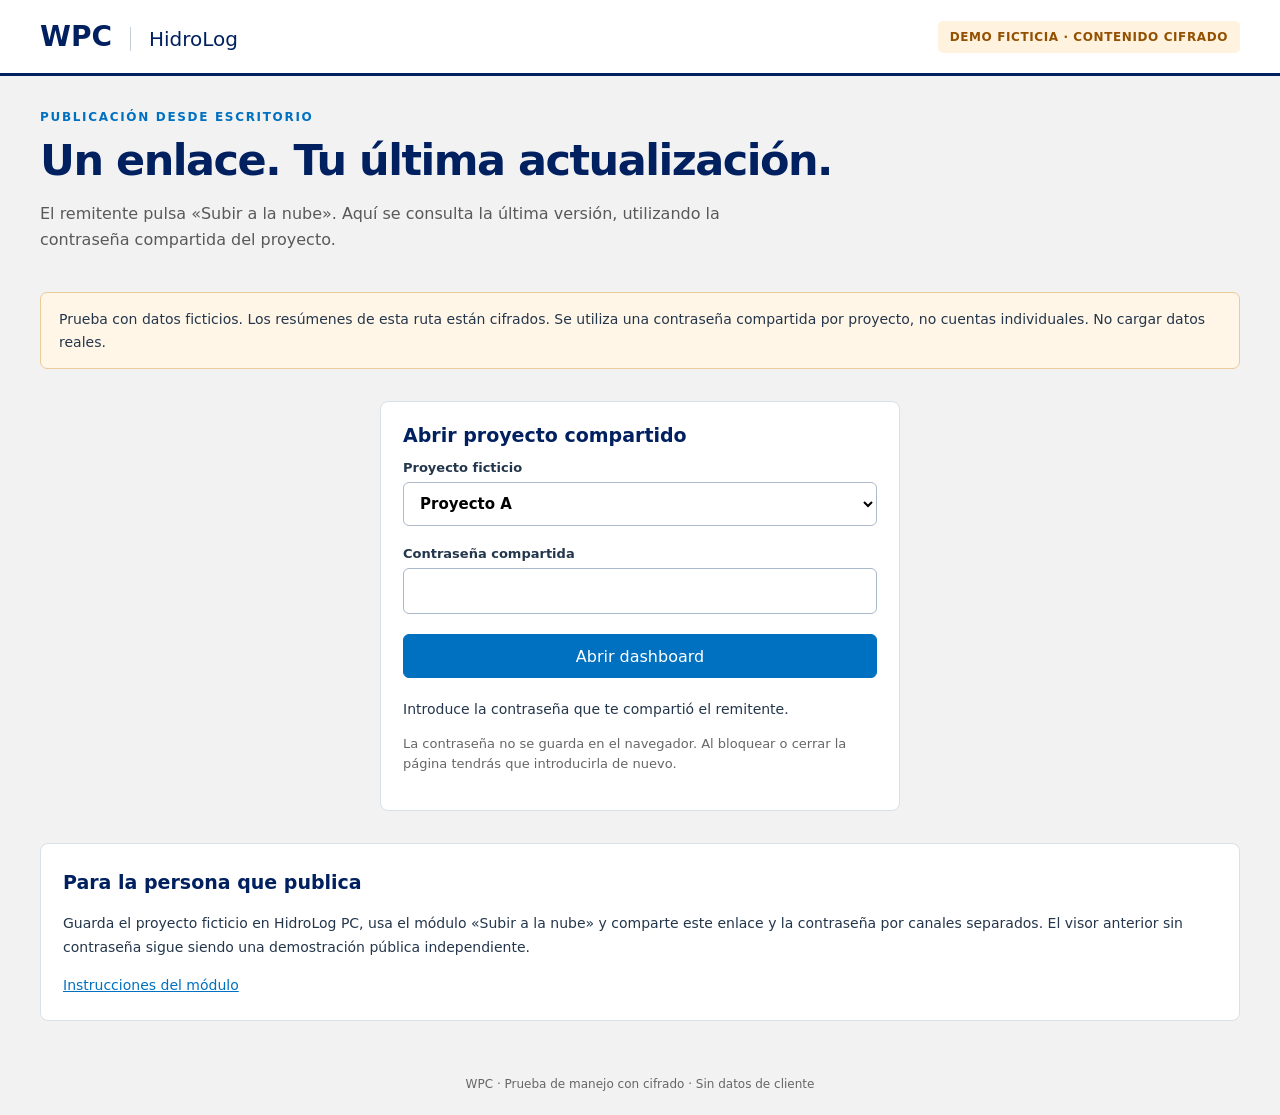
==== 00 Code/visor/protegido/index.html @ 3981cf6f "Agregar modulo Subir a la nube y visor cifrado actualizable" ====
<!doctype html><html lang="es"><head><meta charset="utf-8"><meta name="viewport" content="width=device-width,initial-scale=1"><meta name="robots" content="noindex"><title>HidroLog · Visor compartido protegido</title><link rel="stylesheet" href="../app.css"><link rel="stylesheet" href="protected.css"></head><body>
<header><div class="brand">WPC<span>HidroLog</span></div><div class="environment">DEMO FICTICIA · CONTENIDO CIFRADO</div></header>
<main><section class="intro"><div><p class="eyebrow">PUBLICACIÓN DESDE ESCRITORIO</p><h1>Un enlace. Tu última actualización.</h1><p>El remitente pulsa «Subir a la nube». Aquí se consulta la última versión, utilizando la contraseña compartida del proyecto.</p></div><button id="lock" class="secondary" type="button" hidden>Bloquear visor</button></section>
<aside class="notice">Prueba con datos ficticios. Los resúmenes de esta ruta están cifrados. Se utiliza una contraseña compartida por proyecto, no cuentas individuales. No cargar datos reales.</aside>
<section id="gate" class="card gate"><h2>Abrir proyecto compartido</h2><form id="login"><label>Proyecto ficticio<select id="client"><option value="a">Proyecto A</option><option value="b">Proyecto B</option></select></label><label>Contraseña compartida<input id="password" type="password" autocomplete="off" required maxlength="256"></label><button id="unlock" type="submit">Abrir dashboard</button><p id="login-status" role="status" aria-live="polite">Introduce la contraseña que te compartió el remitente.</p></form><p class="muted">La contraseña no se guarda en el navegador. Al bloquear o cerrar la página tendrás que introducirla de nuevo.</p></section>
<section id="viewer" hidden><div class="toolbar"><h2 id="project-label">Proyecto</h2><button id="refresh" type="button">Actualizar ahora</button><label class="check"><input id="auto" type="checkbox" checked>Consultar cada 30 s</label></div><p id="status" role="status" aria-live="polite"></p><div class="metrics"><article><span>Metros logueados</span><strong id="meters">—</strong><small>No equivale a metros perforados</small></article><article><span>Corridas</span><strong id="runs">—</strong><small>Registros incluidos en el último envío</small></article><article><span>Recuperación</span><strong id="recovery">—</strong><small>Recuperado / logueado</small></article><article><span>Sondajes</span><strong id="holes">—</strong><small>Proyecto de prueba</small></article></div><section class="card"><h2>Lo último recibido</h2><dl><dt>Publicación del remitente</dt><dd id="published">—</dd><dt>Lectura de este navegador</dt><dd id="read">—</dd></dl><div class="tablewrap"><table><thead><tr><th>Sondaje ficticio</th><th>Logueado (m)</th><th>Profundidad máxima (m)</th><th>Recuperado (m)</th><th>Corridas</th></tr></thead><tbody id="rows"></tbody></table></div><p class="muted">La aplicación de escritorio publica al pulsar el botón. Este visor consulta automáticamente; GitHub y sus cachés pueden introducir demoras.</p></section></section>
<section class="card explanation"><h2>Para la persona que publica</h2><p>Guarda el proyecto ficticio en HidroLog PC, usa el módulo «Subir a la nube» y comparte este enlace y la contraseña por canales separados. El visor anterior sin contraseña sigue siendo una demostración pública independiente.</p><a href="https://github.com/adrianogstv/HidroLog-Demo-Nube/blob/main/01%20Docx/MODULO_SUBIR_NUBE.md" target="_blank" rel="noopener noreferrer">Instrucciones del módulo</a></section>
</main><footer>WPC · Prueba de manejo con cifrado · Sin datos de cliente</footer><script type="module" src="protected.js"></script></body></html>
---- 00 Code/visor/app.css ----
:root{font-family:'Segoe UI',system-ui,sans-serif;color:#24364b;background:#f2f2f2;font-size:16px;--navy:#002060;--blue:#0070c0;--line:#d9e0e8}*{box-sizing:border-box}body{margin:0}header{background:white;border-bottom:3px solid var(--navy);padding:20px max(24px,calc((100vw - 1200px)/2));display:flex;gap:24px;justify-content:space-between;align-items:center}.brand{font-size:28px;font-weight:800;color:var(--navy);white-space:nowrap}.brand span{font-size:20px;font-weight:500;border-left:1px solid #c4cfda;margin-left:18px;padding-left:18px}.environment{color:#935000;background:#fff3df;border-radius:5px;font-size:12px;padding:9px 12px;font-weight:700;letter-spacing:.05em}main{max-width:1248px;margin:0 auto;padding:32px 24px}.intro{display:flex;gap:28px;align-items:center;justify-content:space-between;margin-bottom:24px}.intro p{max-width:720px;line-height:1.6;color:#595959}.eyebrow{letter-spacing:.14em;font-size:12px;font-weight:700;color:var(--blue)!important;margin:0}h1{font-size:clamp(30px,4vw,43px);letter-spacing:-.035em;color:var(--navy);margin:8px 0}h2{font-size:19px;color:var(--navy);margin:0 0 14px}h3{color:var(--navy)}.notice{padding:15px 18px;background:#fff6e7;border:1px solid #eacb99;border-radius:7px;font-size:14px;line-height:1.6}.notice strong{color:#8d5200}nav{display:flex;gap:8px;margin:25px 0 20px;border-bottom:1px solid var(--line);overflow-x:auto}button,.button{font:inherit;min-height:44px;padding:10px 17px;border:1px solid var(--blue);border-radius:6px;background:var(--blue);color:white;cursor:pointer;text-decoration:none;display:inline-flex;align-items:center;justify-content:center;white-space:nowrap}button:hover,.button:hover{background:#005a9e}button:disabled{opacity:.6;cursor:wait}.secondary{background:white;color:var(--blue)}.secondary:hover{color:white}nav button{background:none;color:#595959;border:0;border-radius:0;border-bottom:3px solid transparent}nav button[aria-selected=true]{border-bottom-color:var(--blue);color:var(--navy);font-weight:700}nav button:hover{background:#dceaf5}.toolbar{display:flex;align-items:end;gap:18px;flex-wrap:wrap}label{display:grid;gap:7px;font-size:13px;font-weight:600}select{font:inherit;font-size:15px;min-height:44px;padding:8px 35px 8px 12px;border:1px solid #acbac9;border-radius:6px;background:white}.check{display:flex;align-items:center;min-height:44px;font-weight:400}.check input{width:18px;height:18px}#status{font-size:13px;color:#595959;line-height:1.6;min-height:21px}.error{color:#a83232!important}.metrics{display:grid;grid-template-columns:repeat(4,1fr);gap:16px;margin:22px 0}.metrics article,.card{background:white;border:1px solid var(--line);border-radius:8px;padding:22px}.metrics article span{font-size:13px;color:#595959}.metrics strong{display:block;font-size:34px;letter-spacing:-.03em;color:var(--navy);margin:10px 0}.metrics small{font-size:12px;line-height:1.5;color:#666;display:block}.columns{display:grid;grid-template-columns:1.3fr 1fr;gap:18px;margin-bottom:18px}.muted{font-size:13px;line-height:1.6;color:#666}dl{margin:0}dt{font-size:12px;color:#666;margin-top:17px}dd{margin:5px 0;font-size:15px}.barrow{margin-top:20px}.barhead{display:flex;justify-content:space-between;font-size:14px;margin-bottom:7px}.track{height:15px;background:#eef2f6;border-radius:3px;overflow:hidden}.fill{height:100%;background:var(--blue)}.fill.b{background:#1f7a4d}.tablewrap{overflow-x:auto}table{border-collapse:collapse;width:100%;font-size:14px;white-space:nowrap}th{text-align:left;background:#f1f5fa;color:var(--navy);font-size:12px}td,th{padding:13px 12px;border-bottom:1px solid #e4e9ef}.prose{max-width:1100px;line-height:1.75}.prose li{padding:5px 0}.prose a{color:var(--blue)}.flow{display:flex;align-items:center;gap:13px;flex-wrap:wrap;margin:25px 0}.flow div{padding:15px;background:#eaf1f9;color:var(--navy);border-radius:6px}.flow small{color:#595959}.flow>span{font-size:24px;color:var(--blue)}footer{padding:24px;text-align:center;font-size:12px;color:#666}a:focus-visible,button:focus-visible,input:focus-visible,select:focus-visible{outline:3px solid #c56a00;outline-offset:3px}[hidden]{display:none!important}@media(max-width:850px){.metrics{grid-template-columns:repeat(2,1fr)}.columns{grid-template-columns:1fr}.intro{align-items:start;flex-direction:column}header{align-items:start;flex-wrap:wrap;padding:18px 24px}}@media(max-width:460px){main{padding:24px 14px}.metrics{gap:10px}.metrics article{padding:16px}.metrics strong{font-size:28px}.card{padding:18px}.environment{font-size:10px}nav{gap:0}nav button{padding:10px;font-size:13px}.toolbar{align-items:stretch}.toolbar label:first-child{width:100%}}
---- 00 Code/visor/protegido/protected.css ----
.gate{max-width:520px;margin:32px auto}.gate form{display:grid;gap:20px}.gate input{font:inherit;min-height:46px;padding:10px;border:1px solid #aab9ca;border-radius:6px}.gate form p{font-size:14px;line-height:1.6;margin:0}.explanation{margin-top:24px;font-size:14px;line-height:1.7}.explanation a{color:#0070c0}#viewer{margin-top:26px}#viewer .toolbar h2{margin:0 auto 0 0}#rows td:first-child{font-weight:600}#login-status.error{color:#a83232}
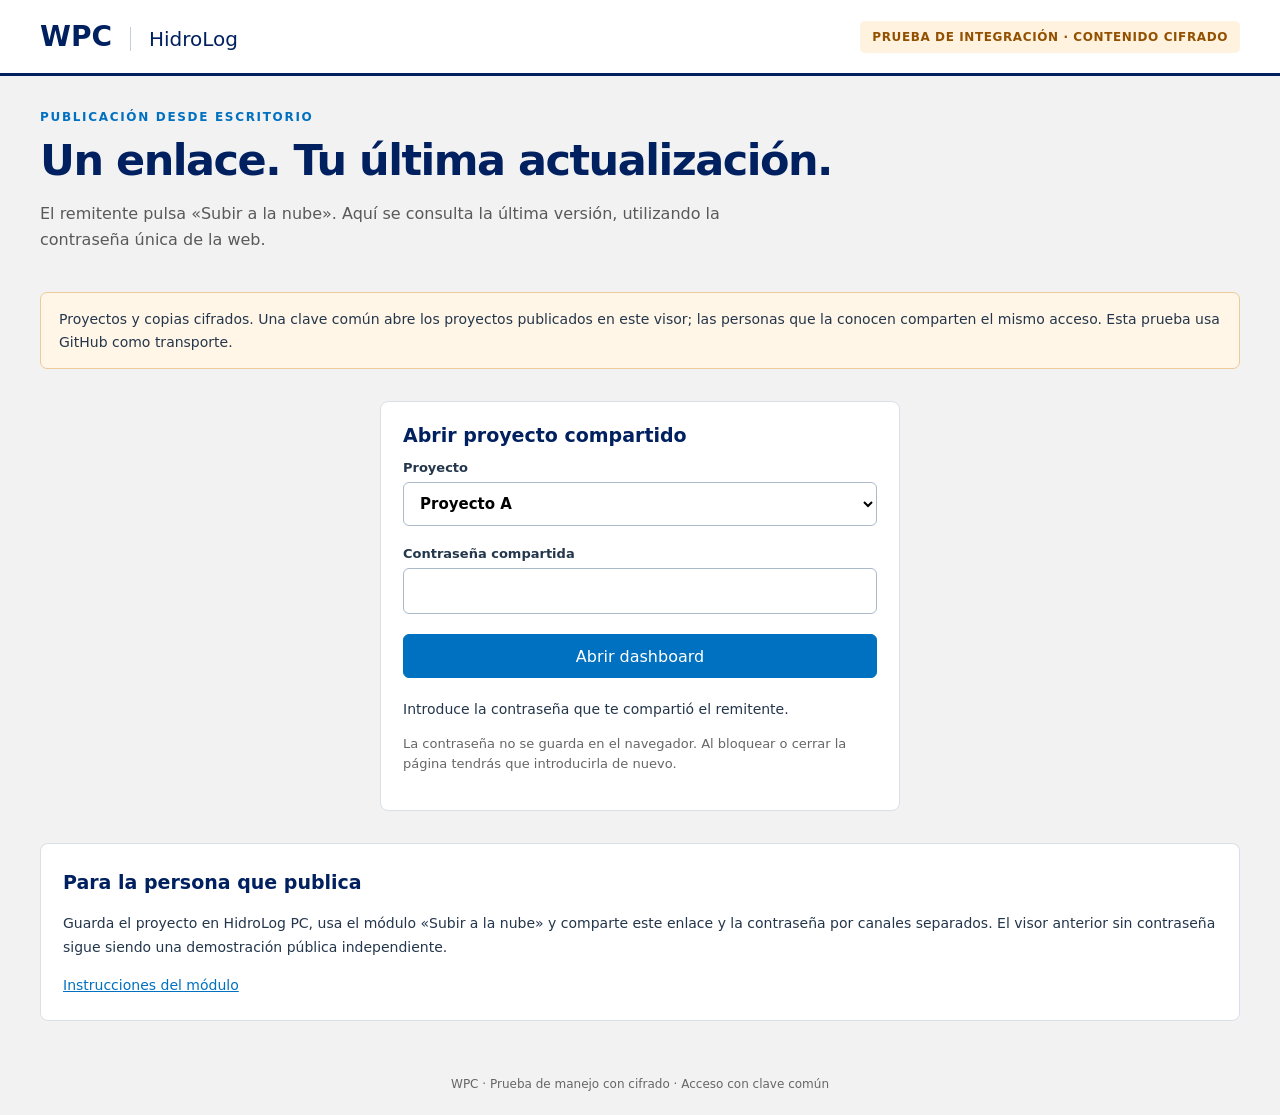
==== commit f24e533a: "Admitir proyectos HidroLog y copia cifrada con clave unica del visor" ====
--- a/00 Code/visor/protegido/index.html
+++ b/00 Code/visor/protegido/index.html
@@ -1,8 +1,8 @@
 <!doctype html><html lang="es"><head><meta charset="utf-8"><meta name="viewport" content="width=device-width,initial-scale=1"><meta name="robots" content="noindex"><title>HidroLog · Visor compartido protegido</title><link rel="stylesheet" href="../app.css"><link rel="stylesheet" href="protected.css"></head><body>
-<header><div class="brand">WPC<span>HidroLog</span></div><div class="environment">DEMO FICTICIA · CONTENIDO CIFRADO</div></header>
-<main><section class="intro"><div><p class="eyebrow">PUBLICACIÓN DESDE ESCRITORIO</p><h1>Un enlace. Tu última actualización.</h1><p>El remitente pulsa «Subir a la nube». Aquí se consulta la última versión, utilizando la contraseña compartida del proyecto.</p></div><button id="lock" class="secondary" type="button" hidden>Bloquear visor</button></section>
-<aside class="notice">Prueba con datos ficticios. Los resúmenes de esta ruta están cifrados. Se utiliza una contraseña compartida por proyecto, no cuentas individuales. No cargar datos reales.</aside>
-<section id="gate" class="card gate"><h2>Abrir proyecto compartido</h2><form id="login"><label>Proyecto ficticio<select id="client"><option value="a">Proyecto A</option><option value="b">Proyecto B</option></select></label><label>Contraseña compartida<input id="password" type="password" autocomplete="off" required maxlength="256"></label><button id="unlock" type="submit">Abrir dashboard</button><p id="login-status" role="status" aria-live="polite">Introduce la contraseña que te compartió el remitente.</p></form><p class="muted">La contraseña no se guarda en el navegador. Al bloquear o cerrar la página tendrás que introducirla de nuevo.</p></section>
-<section id="viewer" hidden><div class="toolbar"><h2 id="project-label">Proyecto</h2><button id="refresh" type="button">Actualizar ahora</button><label class="check"><input id="auto" type="checkbox" checked>Consultar cada 30 s</label></div><p id="status" role="status" aria-live="polite"></p><div class="metrics"><article><span>Metros logueados</span><strong id="meters">—</strong><small>No equivale a metros perforados</small></article><article><span>Corridas</span><strong id="runs">—</strong><small>Registros incluidos en el último envío</small></article><article><span>Recuperación</span><strong id="recovery">—</strong><small>Recuperado / logueado</small></article><article><span>Sondajes</span><strong id="holes">—</strong><small>Proyecto de prueba</small></article></div><section class="card"><h2>Lo último recibido</h2><dl><dt>Publicación del remitente</dt><dd id="published">—</dd><dt>Lectura de este navegador</dt><dd id="read">—</dd></dl><div class="tablewrap"><table><thead><tr><th>Sondaje ficticio</th><th>Logueado (m)</th><th>Profundidad máxima (m)</th><th>Recuperado (m)</th><th>Corridas</th></tr></thead><tbody id="rows"></tbody></table></div><p class="muted">La aplicación de escritorio publica al pulsar el botón. Este visor consulta automáticamente; GitHub y sus cachés pueden introducir demoras.</p></section></section>
-<section class="card explanation"><h2>Para la persona que publica</h2><p>Guarda el proyecto ficticio en HidroLog PC, usa el módulo «Subir a la nube» y comparte este enlace y la contraseña por canales separados. El visor anterior sin contraseña sigue siendo una demostración pública independiente.</p><a href="https://github.com/adrianogstv/HidroLog-Demo-Nube/blob/main/01%20Docx/MODULO_SUBIR_NUBE.md" target="_blank" rel="noopener noreferrer">Instrucciones del módulo</a></section>
-</main><footer>WPC · Prueba de manejo con cifrado · Sin datos de cliente</footer><script type="module" src="protected.js"></script></body></html>
+<header><div class="brand">WPC<span>HidroLog</span></div><div class="environment">PRUEBA DE INTEGRACIÓN · CONTENIDO CIFRADO</div></header>
+<main><section class="intro"><div><p class="eyebrow">PUBLICACIÓN DESDE ESCRITORIO</p><h1>Un enlace. Tu última actualización.</h1><p>El remitente pulsa «Subir a la nube». Aquí se consulta la última versión, utilizando la contraseña única de la web.</p></div><button id="lock" class="secondary" type="button" hidden>Bloquear visor</button></section>
+<aside class="notice">Proyectos y copias cifrados. Una clave común abre los proyectos publicados en este visor; las personas que la conocen comparten el mismo acceso. Esta prueba usa GitHub como transporte.</aside>
+<section id="gate" class="card gate"><h2>Abrir proyecto compartido</h2><form id="login"><label>Proyecto<select id="client"><option value="a">Proyecto A</option><option value="b">Proyecto B</option></select></label><label>Contraseña compartida<input id="password" type="password" autocomplete="off" required maxlength="256"></label><button id="unlock" type="submit">Abrir dashboard</button><p id="login-status" role="status" aria-live="polite">Introduce la contraseña que te compartió el remitente.</p></form><p class="muted">La contraseña no se guarda en el navegador. Al bloquear o cerrar la página tendrás que introducirla de nuevo.</p></section>
+<section id="viewer" hidden><div class="toolbar"><h2 id="project-label">Proyecto</h2><button id="download" type="button" disabled>Descargar proyecto .wpcx</button><button id="refresh" type="button">Actualizar ahora</button><label class="check"><input id="auto" type="checkbox" checked>Consultar cada 30 s</label></div><p id="status" role="status" aria-live="polite"></p><div class="metrics"><article><span>Metros logueados</span><strong id="meters">—</strong><small>No equivale a metros perforados</small></article><article><span>Corridas</span><strong id="runs">—</strong><small>Registros incluidos en el último envío</small></article><article><span>Recuperación</span><strong id="recovery">—</strong><small>Recuperado / logueado</small></article><article><span>Sondajes</span><strong id="holes">—</strong><small>Proyecto publicado</small></article></div><section class="card"><h2>Lo último recibido</h2><dl><dt>Publicación del remitente</dt><dd id="published">—</dd><dt>Lectura de este navegador</dt><dd id="read">—</dd></dl><div class="tablewrap"><table><thead><tr><th>Sondaje</th><th>Logueado (m)</th><th>Profundidad máxima (m)</th><th>Recuperado (m)</th><th>Corridas</th></tr></thead><tbody id="rows"></tbody></table></div><p class="muted">La aplicación de escritorio publica al pulsar el botón. Este visor consulta automáticamente; GitHub y sus cachés pueden introducir demoras.</p></section></section>
+<section class="card explanation"><h2>Para la persona que publica</h2><p>Guarda el proyecto en HidroLog PC, usa el módulo «Subir a la nube» y comparte este enlace y la contraseña por canales separados. El visor anterior sin contraseña sigue siendo una demostración pública independiente.</p><a href="https://github.com/adrianogstv/HidroLog-Demo-Nube/blob/main/01%20Docx/MODULO_SUBIR_NUBE.md" target="_blank" rel="noopener noreferrer">Instrucciones del módulo</a></section>
+</main><footer>WPC · Prueba de manejo con cifrado · Acceso con clave común</footer><script type="module" src="protected.js"></script></body></html>
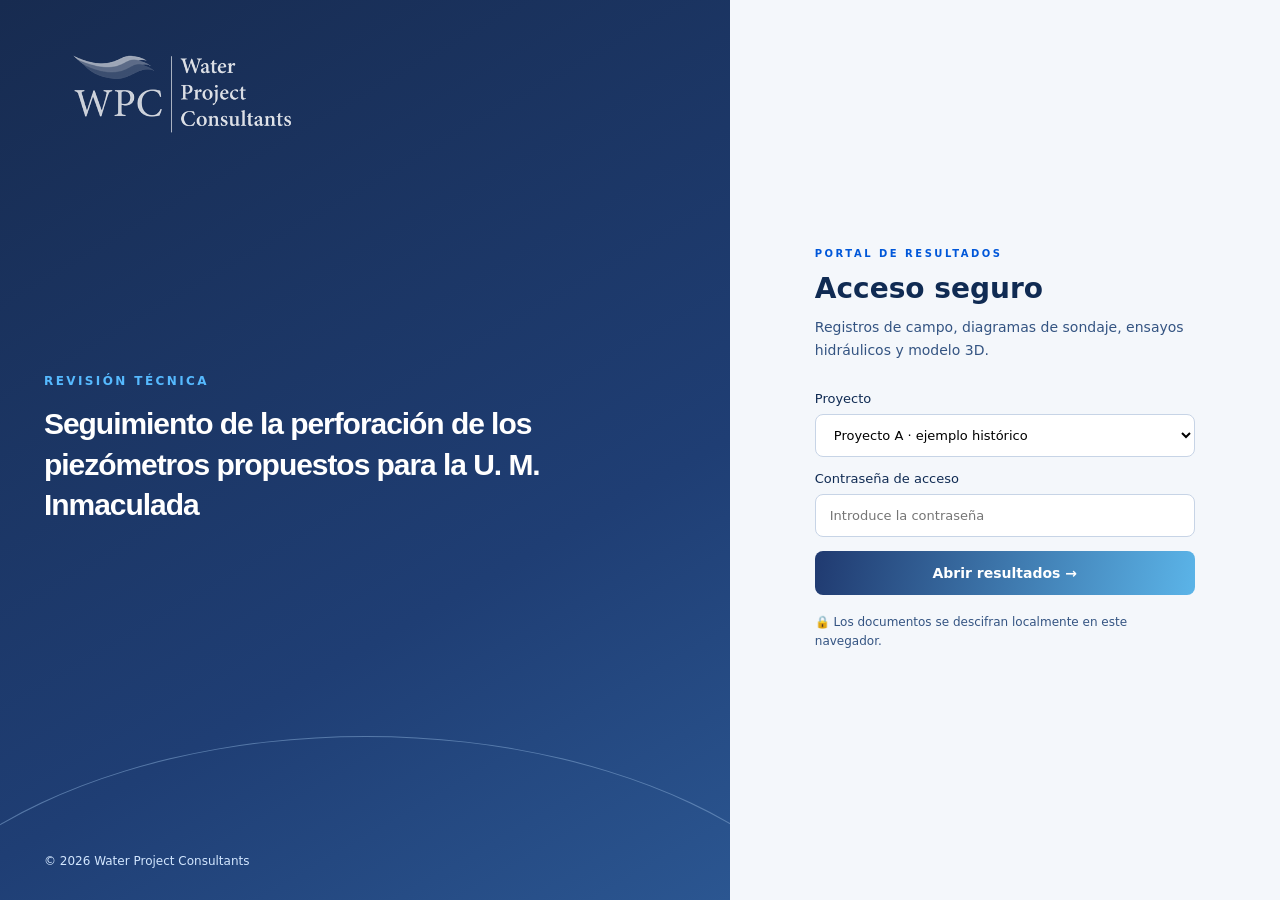
==== commit 4b169170: "Documentar traspaso a GitHub propio y aplicar entrada corporativa WPC" ====
--- a/00 Code/visor/protegido/index.html
+++ b/00 Code/visor/protegido/index.html
@@ -1,8 +1,12 @@
 <!doctype html><html lang="es"><head><meta charset="utf-8"><meta name="viewport" content="width=device-width,initial-scale=1"><meta name="robots" content="noindex"><title>HidroLog · Visor compartido protegido</title><link rel="stylesheet" href="../app.css"><link rel="stylesheet" href="protected.css"></head><body>
-<header><div class="brand">WPC<span>HidroLog</span></div><div class="environment">PRUEBA DE INTEGRACIÓN · CONTENIDO CIFRADO</div></header>
-<main><section class="intro"><div><p class="eyebrow">PUBLICACIÓN DESDE ESCRITORIO</p><h1>Un enlace. Tu última actualización.</h1><p>El remitente pulsa «Subir a la nube». Aquí se consulta la última versión, utilizando la contraseña única de la web.</p></div><button id="lock" class="secondary" type="button" hidden>Bloquear visor</button></section>
-<aside class="notice">Proyectos y copias cifrados. Una clave común abre los proyectos publicados en este visor; las personas que la conocen comparten el mismo acceso. Esta prueba usa GitHub como transporte.</aside>
-<section id="gate" class="card gate"><h2>Abrir proyecto compartido</h2><form id="login"><label>Proyecto<select id="client"><option value="a">Proyecto A</option><option value="b">Proyecto B</option></select></label><label>Contraseña compartida<input id="password" type="password" autocomplete="off" required maxlength="256"></label><button id="unlock" type="submit">Abrir dashboard</button><p id="login-status" role="status" aria-live="polite">Introduce la contraseña que te compartió el remitente.</p></form><p class="muted">La contraseña no se guarda en el navegador. Al bloquear o cerrar la página tendrás que introducirla de nuevo.</p></section>
-<section id="viewer" hidden><div class="toolbar"><h2 id="project-label">Proyecto</h2><button id="download" type="button" disabled>Descargar proyecto .wpcx</button><button id="refresh" type="button">Actualizar ahora</button><label class="check"><input id="auto" type="checkbox" checked>Consultar cada 30 s</label></div><p id="status" role="status" aria-live="polite"></p><div class="metrics"><article><span>Metros logueados</span><strong id="meters">—</strong><small>No equivale a metros perforados</small></article><article><span>Corridas</span><strong id="runs">—</strong><small>Registros incluidos en el último envío</small></article><article><span>Recuperación</span><strong id="recovery">—</strong><small>Recuperado / logueado</small></article><article><span>Sondajes</span><strong id="holes">—</strong><small>Proyecto publicado</small></article></div><section class="card"><h2>Lo último recibido</h2><dl><dt>Publicación del remitente</dt><dd id="published">—</dd><dt>Lectura de este navegador</dt><dd id="read">—</dd></dl><div class="tablewrap"><table><thead><tr><th>Sondaje</th><th>Logueado (m)</th><th>Profundidad máxima (m)</th><th>Recuperado (m)</th><th>Corridas</th></tr></thead><tbody id="rows"></tbody></table></div><p class="muted">La aplicación de escritorio publica al pulsar el botón. Este visor consulta automáticamente; GitHub y sus cachés pueden introducir demoras.</p></section></section>
-<section class="card explanation"><h2>Para la persona que publica</h2><p>Guarda el proyecto en HidroLog PC, usa el módulo «Subir a la nube» y comparte este enlace y la contraseña por canales separados. El visor anterior sin contraseña sigue siendo una demostración pública independiente.</p><a href="https://github.com/adrianogstv/HidroLog-Demo-Nube/blob/main/01%20Docx/MODULO_SUBIR_NUBE.md" target="_blank" rel="noopener noreferrer">Instrucciones del módulo</a></section>
-</main><footer>WPC · Prueba de manejo con cifrado · Acceso con clave común</footer><script type="module" src="protected.js"></script></body></html>
+<main>
+<section class="entry-layout" id="entry-layout">
+ <aside class="entry-brand"><img class="entry-logo" src="assets/logo_wpc_memo.png" alt="WPC · Water Project Consultants"><div class="entry-copy"><p>REVISIÓN TÉCNICA</p><h1>Seguimiento de la perforación de los piezómetros propuestos para la U. M. Inmaculada</h1></div><small>© 2026 Water Project Consultants</small></aside>
+ <div class="entry-access"><section id="gate" class="gate"><p class="entry-eyebrow">PORTAL DE RESULTADOS</p><h2>Acceso seguro</h2><p class="entry-description">Registros de campo, diagramas de sondaje, ensayos hidráulicos y modelo 3D.</p><form id="login">
+ <label id="project-picker">Proyecto<select id="client"><option value="a">Proyecto A · ejemplo histórico</option><option value="b">Proyecto B · ejemplo histórico</option></select></label>
+ <label>Contraseña de acceso<input id="password" type="password" placeholder="Introduce la contraseña" autocomplete="off" required maxlength="256"></label><button id="unlock" type="submit">Abrir resultados →</button><p id="login-status" role="status" aria-live="polite"></p></form><p class="entry-local">🔒 Los documentos se descifran localmente en este navegador.</p></section></div>
+</section>
+<button id="lock" type="button" hidden>Bloquear visor</button>
+<section id="viewer" hidden><section id="dashboard-stage" class="card" style="padding:8px"><h2>Dashboard de seguimiento de perforación</h2><p id="dashboard-status" role="status">Esperando proyecto…</p><iframe id="dashboard-frame" title="Seguimiento de perforación HidroLog" sandbox="allow-scripts allow-downloads" hidden style="width:100%;height:85vh;min-height:650px;border:1px solid #cfd9e8"></iframe></section><div class="toolbar"><h2 id="project-label">Proyecto</h2><button id="download" type="button" disabled>Descargar proyecto .wpcx</button><button id="refresh" type="button">Actualizar ahora</button><label class="check"><input id="auto" type="checkbox" checked>Consultar cada 30 s</label></div><p id="status" role="status" aria-live="polite"></p><div class="metrics"><article><span>Metros logueados</span><strong id="meters">—</strong><small>No equivale a metros perforados</small></article><article><span>Corridas</span><strong id="runs">—</strong><small>Registros incluidos en el último envío</small></article><article><span>Recuperación</span><strong id="recovery">—</strong><small>Recuperado / logueado</small></article><article><span>Sondajes</span><strong id="holes">—</strong><small>Proyecto publicado</small></article></div><section class="card"><h2>Lo último recibido</h2><dl><dt>Publicación del remitente</dt><dd id="published">—</dd><dt>Lectura de este navegador</dt><dd id="read">—</dd></dl><div class="tablewrap"><table><thead><tr><th>Sondaje</th><th>Logueado (m)</th><th>Profundidad máxima (m)</th><th>Recuperado (m)</th><th>Corridas</th></tr></thead><tbody id="rows"></tbody></table></div><p class="muted">La aplicación de escritorio publica al pulsar el botón. Este visor consulta automáticamente; GitHub y sus cachés pueden introducir demoras.</p></section></section>
+<section class="card explanation" hidden><h2>Para la persona que publica</h2><p>Guarda el proyecto en HidroLog PC, usa el módulo «Subir a la nube» y comparte este enlace y la contraseña por canales separados. El visor anterior sin contraseña sigue siendo una demostración pública independiente.</p><a href="https://github.com/adrianogstv/HidroLog-Demo-Nube/blob/main/01%20Docx/MODULO_SUBIR_NUBE.md" target="_blank" rel="noopener noreferrer">Instrucciones del módulo</a></section>
+</main><script type="module" src="protected.js"></script></body></html>
--- a/00 Code/visor/protegido/protected.css
+++ b/00 Code/visor/protegido/protected.css
@@ -1 +1,47 @@
 .gate{max-width:520px;margin:32px auto}.gate form{display:grid;gap:20px}.gate input{font:inherit;min-height:46px;padding:10px;border:1px solid #aab9ca;border-radius:6px}.gate form p{font-size:14px;line-height:1.6;margin:0}.explanation{margin-top:24px;font-size:14px;line-height:1.7}.explanation a{color:#0070c0}#viewer{margin-top:26px}#viewer .toolbar h2{margin:0 auto 0 0}#rows td:first-child{font-weight:600}#login-status.error{color:#a83232}
+
+/* Tras abrir: únicamente el dashboard ocupa el viewport completo. */
+body.dashboard-only{margin:0;padding:0;overflow:hidden}
+body.dashboard-only>header,body.dashboard-only>footer,
+body.dashboard-only .intro,body.dashboard-only .notice,
+body.dashboard-only .explanation,
+body.dashboard-only #viewer>.toolbar,
+body.dashboard-only #viewer>.metrics,
+body.dashboard-only #viewer>#status,
+body.dashboard-only #viewer>section:not(#dashboard-stage){display:none!important}
+body.dashboard-only main,body.dashboard-only #viewer{margin:0!important;padding:0!important;max-width:none!important}
+body.dashboard-only #dashboard-stage{position:fixed;inset:0;margin:0;padding:0!important;border:0;border-radius:0;background:#f3f6fb;z-index:10}
+body.dashboard-only #dashboard-stage>h2{display:none}
+body.dashboard-only #dashboard-frame{position:absolute;inset:0;display:block;width:100%!important;height:100%!important;min-height:0!important;border:0!important}
+body.dashboard-only #dashboard-frame[hidden]{display:none!important}
+body.dashboard-only #dashboard-status{position:absolute;top:12px;left:12px;right:12px;z-index:11;margin:0;padding:12px;background:#fff;color:#002060;border:1px solid #cfd9e8}
+body.dashboard-only #dashboard-stage:has(#dashboard-frame:not([hidden]))>#dashboard-status:not([data-state="error"]){display:none}
+
+/* Entrada WPC basada en la referencia aprobada. */
+html,body{min-height:100%;margin:0;background:#f4f7fb;color:#102b53}
+body>main{max-width:none;margin:0;padding:0}
+.entry-layout{display:grid;grid-template-columns:57% 43%;min-height:100vh;min-height:100dvh}
+.entry-brand{position:relative;overflow:hidden;display:flex;flex-direction:column;justify-content:center;padding:40px 44px;background:linear-gradient(150deg,#172b50,#1f3e74 65%,#2b5691);color:#fff;min-height:100vh;box-sizing:border-box}
+.entry-brand:after{content:"";position:absolute;width:140%;height:65%;left:-20%;bottom:-47%;border:1px solid #7b9fca;border-radius:50%;opacity:.6;pointer-events:none}
+.entry-logo{position:absolute;left:44px;top:30px;width:270px;max-width:70%;height:auto;filter:grayscale(1) invert(1) contrast(1.25);mix-blend-mode:screen}
+.entry-copy{position:relative;z-index:1;max-width:720px}
+.entry-copy>p{font-size:12px;letter-spacing:2.4px;color:#56baff;font-weight:600;margin:0 0 16px}
+.entry-copy h1{font-family:Segoe UI,Arial,sans-serif;font-size:30px;font-weight:700;line-height:1.35;color:#fff;margin:0}
+.entry-brand>small{position:absolute;left:44px;bottom:32px;font-size:12px;color:#d3e7ff}
+.entry-access{display:flex;align-items:center;justify-content:center;padding:48px 50px;box-sizing:border-box}
+.entry-access .gate{width:100%;max-width:380px;margin:0;padding:0;border:0;box-shadow:none;background:transparent}
+.entry-eyebrow{font-size:10px;font-weight:700;letter-spacing:2.5px;color:#0057d9;margin:0 0 12px}
+.entry-access h2{font-size:28px;line-height:1.25;margin:0 0 10px;color:#102b53}
+.entry-description{font-size:14px;line-height:1.6;color:#345482;margin:0 0 30px}
+.entry-access form{display:grid;gap:14px}
+.entry-access label{display:grid;gap:8px;color:#102b53;font-size:13px;font-weight:500}
+.entry-access input,.entry-access select{box-sizing:border-box;width:100%;min-height:43px;border:1px solid #c7d4e6;border-radius:8px;background:#fff;padding:10px 14px;font:inherit;outline-offset:3px}
+.entry-access #unlock{width:100%;min-height:44px;border:0;border-radius:8px;background:linear-gradient(100deg,#203a70,#5bb4e8);color:#fff;font-size:14px;font-weight:700;cursor:pointer}
+.entry-access #unlock:disabled{opacity:.65;cursor:wait}
+.entry-access .entry-local{font-size:12px;line-height:1.6;color:#345482;margin:18px 0 0}
+.entry-access #login-status:empty{display:none}
+.entry-access #login-status{font-size:13px;line-height:1.5}
+body.dashboard-only .entry-layout,body.dashboard-only>#lock{display:none!important}
+[hidden]{display:none!important}
+@media(max-width:850px){.entry-layout{grid-template-columns:44% 56%}.entry-brand{padding:32px 26px}.entry-logo{left:26px;width:230px}.entry-copy h1{font-size:25px}.entry-brand>small{left:26px}.entry-access{padding:40px 30px}}
+@media(max-width:600px){.entry-layout{display:block}.entry-brand{min-height:290px;padding:120px 24px 50px}.entry-logo{width:190px;left:24px;top:10px}.entry-copy h1{font-size:22px}.entry-copy>p{font-size:10px;margin-bottom:10px}.entry-brand>small{left:24px;bottom:15px;font-size:10px}.entry-access{padding:36px 24px}.entry-access h2{font-size:25px}}
